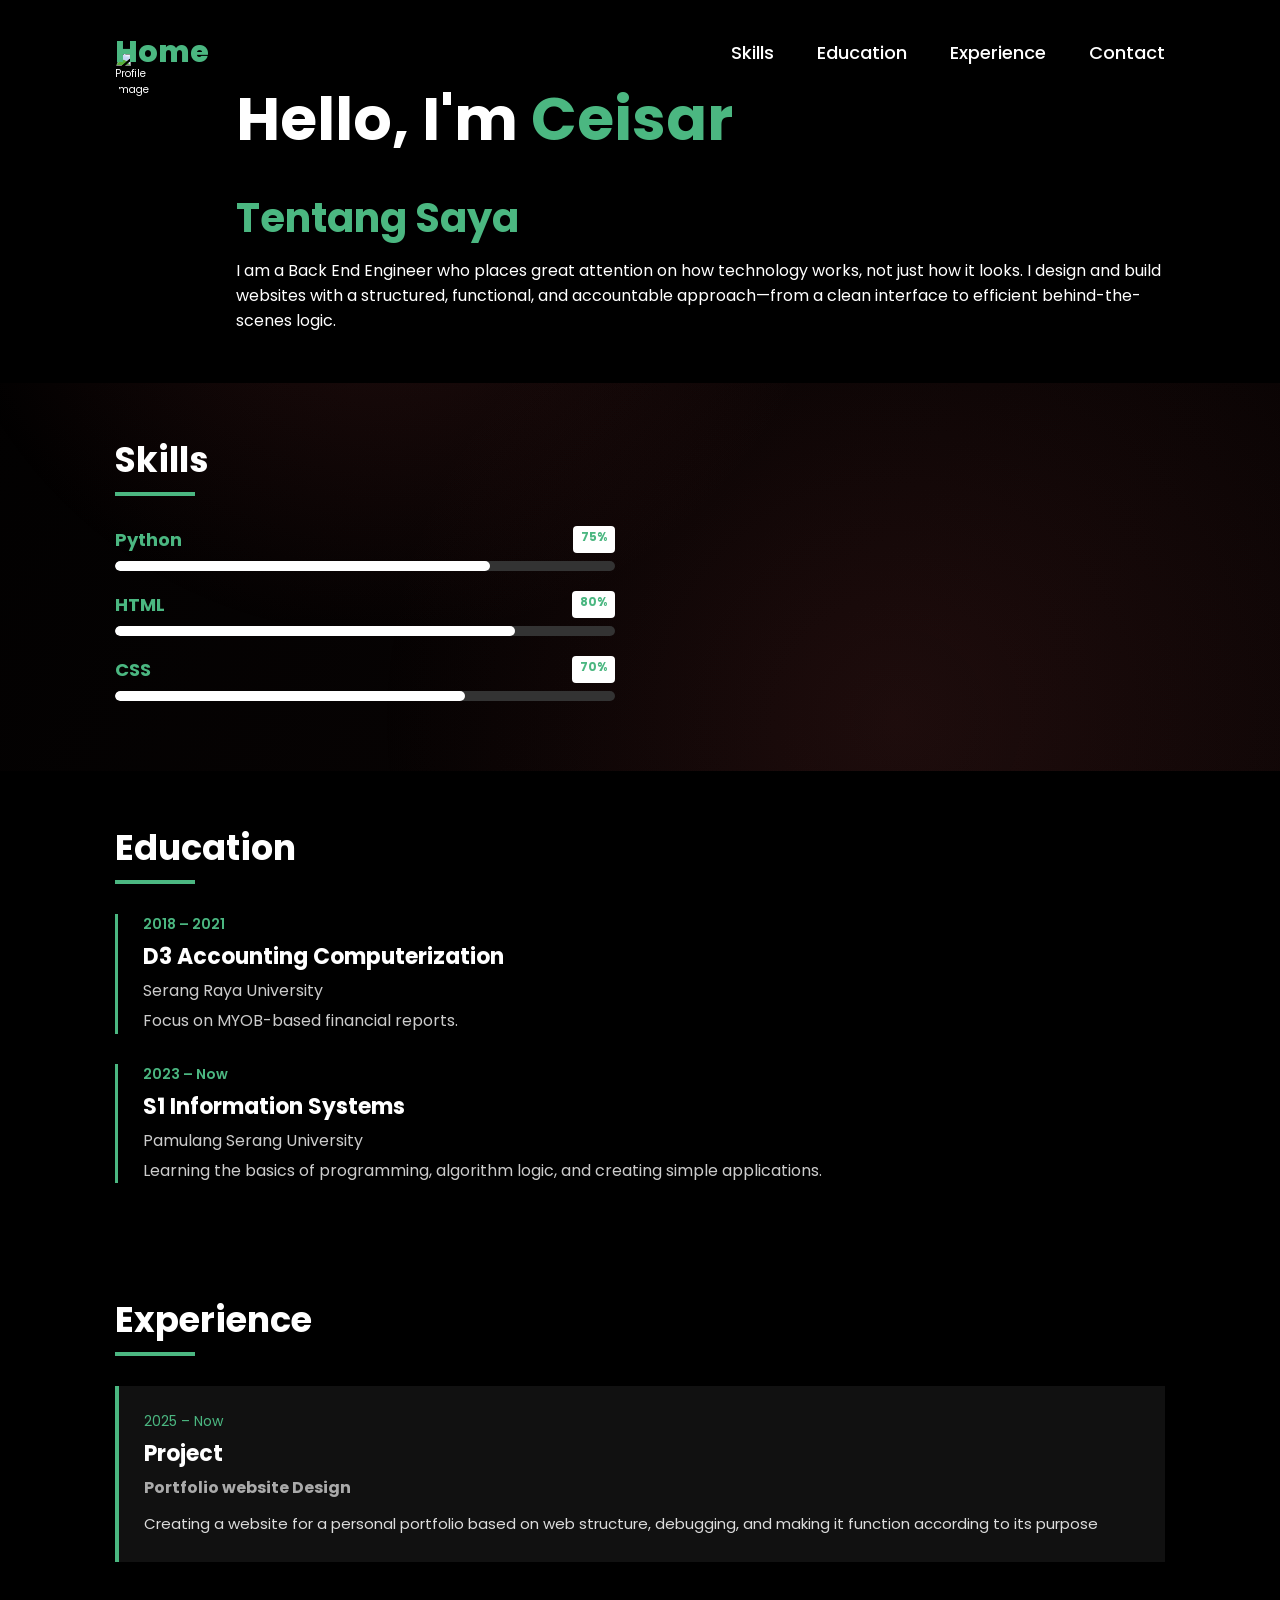
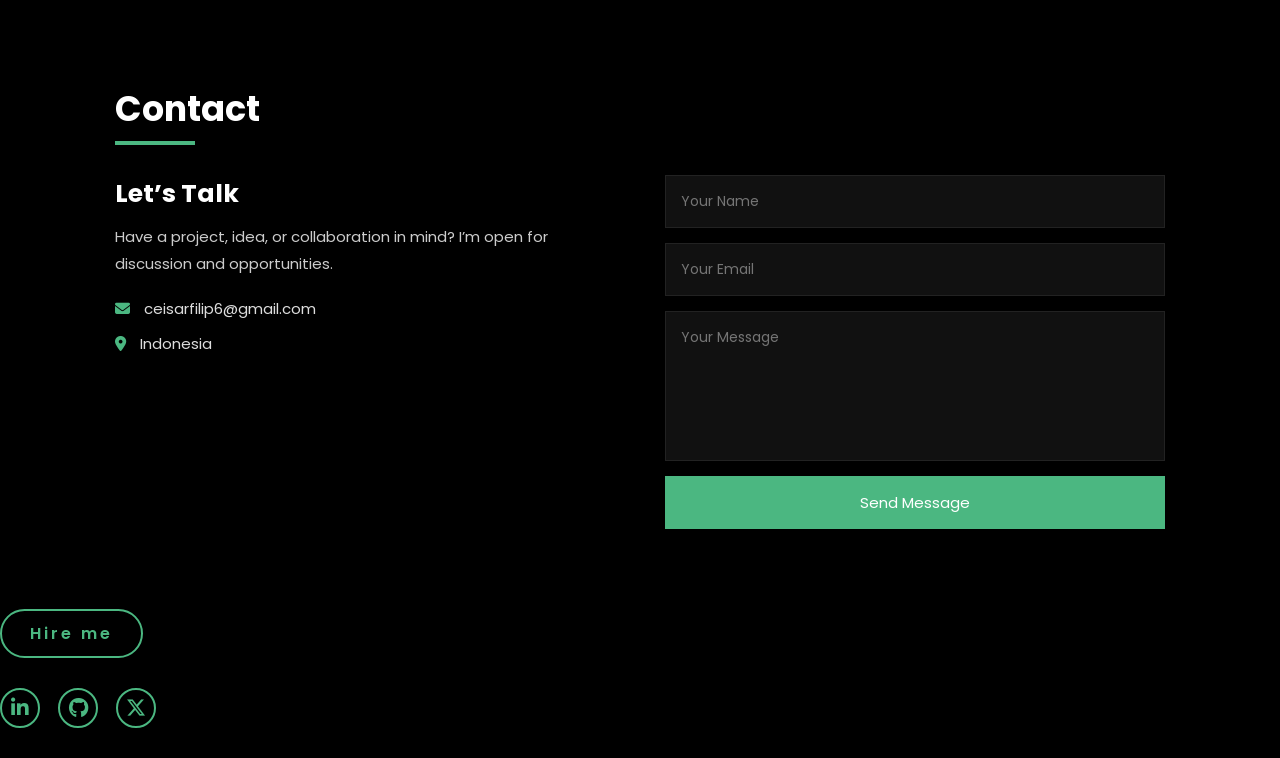
==== index.html @ 1b642951 "Update and rename Portofolio Website Ceisar.html to index.html" ====
<!DOCTYPE html>
<html lang="en">
<head>
    <meta charset="UTF-8">
    <meta name="viewport" content="width=device-width, initial-scale=1.0">

    <!-- Font Awesome -->
    <link rel="stylesheet" href="https://cdnjs.cloudflare.com/ajax/libs/font-awesome/6.5.2/css/all.min.css">

    <!-- Custom CSS -->
    <link rel="stylesheet" href="style.css">

    <title>Portfolio Website</title>
</head>
<body>

    <header>
        <a href="#" class="logo">Home</a>
        <nav>
        <a href="#skills">Skills</a>
        <a href="#education">Education</a>
        <a href="#experience">Experience</a>
        <a href="#contact">Contact</a>
        </nav>
    </header>

    <section class="home">
        <div class="home-img">
            <img src="Images/profile-img.jpg.jpeg" alt="Profile Image">
        </div>
        <div class="home-content">
            <h1>Hello, I'm <span>Ceisar</span></h1>

            <h3 class="typing-text">
                 <span></span>
            </h3>

            <p>
                I am a Back End Engineer who places great attention on how technology works,
                not just how it looks. I design and build websites with a structured,
                functional, and accountable approach—from a clean interface to efficient
                behind-the-scenes logic.
            </p>
    </section>

       <section class="skills" id="skills">
       <h2 class="section-title">Skills</h2>
       <div class="skills-container">
        <div class="skills-item"></div>
            <div class="skill-item">
            <div class="skill-info">
             <span>Python</span>
             <span class="percentage">75%</span>
            </div>
            <div class="progress-bar">
            <div class="progress" style="width: 75%;"></div>
        </div>
    </div>
        <div class="skill-item">
            <div class="skill-info">
             <span>HTML</span>
             <span class="percentage">80%</span>
            </div>
            <div class="progress-bar">
            <div class="progress" style="width: 80%;"></div>
        </div>
    </div>
        <div class="skill-item">
            <div class="skill-info">
             <span>CSS</span>
             <span class="percentage">70%</span>
            </div>
            <div class="progress-bar">
            <div class="progress" style="width: 70%;"></div>
          </div>
        </div>
    </div>
</section>

    <section class="education" id="education">
    <h2 class="section-title">Education</h2>
       <div class="education-container">
         <div class="education-item">
         <span class="edu-year">2018 – 2021</span>
         <h3>D3 Accounting Computerization</h3>
         <p>Serang Raya University</p>
         <p class="edu-desc">
         Focus on MYOB-based financial reports.
         </p>
       </div>
       <div class="education-item">
         <span class="edu-year">2023 – Now</span>
         <h3>S1 Information Systems</h3>
         <p>Pamulang Serang University</p>
         <p class="edu-desc">
         Learning the basics of programming, algorithm logic, and creating simple applications.
         </p>
       </div>
     </div>
 </section>

    <section class="experience" id="experience">
    <h2 class="section-title">Experience</h2>
        <div class="experience-container">
            <div class="experience-item">
            <span class="exp-date">2025 – Now</span>
            <h3>Project</h3>
            <h4>Portfolio website Design</h4>
            <p>
                Creating a website for a personal portfolio based on web structure, debugging, and making it function according to its purpose
            </p>
        </div>
    </div>
</section>

<section class="contact" id="contact">
    <h2 class="section-title">Contact</h2>

    <div class="contact-container">

        <div class="contact-info">
            <h3>Let’s Talk</h3>
            <p>
                Have a project, idea, or collaboration in mind?
                I’m open for discussion and opportunities.
            </p>

            <ul>
                <li><i class="fa-solid fa-envelope"></i> ceisarfilip6@gmail.com</li>
                <li><i class="fa-solid fa-location-dot"></i> Indonesia</li>
            </ul>
        </div>

        <form class="contact-form">
            <input type="text" placeholder="Your Name" required>
            <input type="email" placeholder="Your Email" required>
            <textarea placeholder="Your Message" required></textarea>
            <button type="submit">Send Message</button>
        </form>

    </div>
</section>

         <a href="https://gmail.google.com/gmail/?view=cm&to=ceisarfilip6@gmail.com&su=Hiring%20Inquiry&body=Hello%20Ceisar,%0AI%20would%20like%20to%20discuss%20a%20project." class="btn hire-btn">Hire me</a>

            <div class="social-icons">
                <a href="https://www.linkedin.com/in/USERNAME_LINKEDIN"
                   target="_blank" rel="noopener noreferrer"
                   aria-label="LinkedIn">
            <i class="fa-brands fa-linkedin-in"></i>
                </a>

                <a href="https://github.com/CeisarFilip"
                   target="_blank" rel="noopener noreferrer"
                   aria-label="GitHub">
            <i class="fa-brands fa-github"></i>
                </a>

                <a href="https://x.com/CF_Pane"
                   target="_blank" rel="noopener noreferrer"
                   aria-label="X">
            <i class="fa-brands fa-x-twitter"></i>
                </a>
                
            </div>
        </div>
    </section>
</body>
</html>
---- style.css ----
@import url('https://fonts.googleapis.com/css2?family=Poppins:wght@100;200;300;400;500;600&display=swap');

*{
    margin: 0;
    padding: 0;
    box-sizing: border-box;
    text-decoration: none;
    border: none;
    outline: none;
    font-family: 'Poppins', sans-serif;
}

html{
    font-size: 62.5%;
}

body{
    width: 100%;
    height: 100vh;
    overflow-x: hidden;
    background-color: black;
    color: white;
}

header{
    margin-top: 20px;
    position: fixed;
    top: 0;
    left: 0;
    width: 100%;
    padding: 1rem 9%;
    background-color: transparent;
    filter: drop-shadow(10px);
    display: flex;
    justify-content: space-between;
    align-items: center;
    z-index: 100;
}

.logo{
    font-size: 3rem;
    color: #4bb781;
    font-weight: 800;
    cursor: pointer;
    transition: 0.5s ease;
}

.logo:hover{
    transform: scale(1.1);
}

nav a{
    font-size: 1.8rem;
    color: white;
    margin-left: 4rem;
    font-weight: 500;
    transition: 0.3s ease;
    border-bottom: 3px solid transparent;
}

nav a:hover,
nav a.active{
    color: #4bb781;
    border-bottom: 3px solid #b74b4b;
}

@media(max-width:995px){
    nav{
        position: absolute;
        display: none;
        top: 0;
        right: 0;
        width: 40%;
        border-left: 3px solid #4bb781;
        border-bottom: 3px solid #4bb781;
        border-bottom-left-radius: 2rem;
        padding: 1rem solid;
        background-color: #161616;
        border-top: 0.1rem solid rgba(0,0,0,0.1);
    }

    nav.active{
        display: block;
    }

    nav a{
        display: block;
        font-size: 2rem;
        margin: 3rem 0;
    }

    nav a:hover,
    nav a.active{
        padding: 1rem;
        border-radius: 0.5rem;
        border-bottom: 0.5rem solid #4bb781;
    }
}

section{
    padding: 5rem 9% 5rem;
}

.home{
    display: flex;
    justify-content: flex-start;
    align-items: flex-start;
    gap: 8rem;
    background-color: black;
}

.home .home-content h1{
    font-size: 6rem;
    font-weight: 700;
    line-height: 2.3;
}

span{
    color: #4bb781;
}

.home-content h3{
    font-size: 4rem;
    margin-bottom: 1rem;
    font-weight: 700;
}

.home-content p{
    font-size: 1.6rem;
}

.home-img{
    border-radius: 50%;
}

.home-img img{
    position: relative;
    width: 32vw;
    border-radius: 50%;
    box-shadow: 0 0 25px solid #4bb781;
    cursor: pointer;
    transition: 0.2s linear;
}

.home-img img:hover{
    font-size: 1.8rem;
    font-weight: 500;
}

.social-icons a{
    display: inline-flex;
    justify-content: center;
    align-items: center;
    width: 4rem;
    height: 4rem;
    background-color: transparent;
    border: 0.2rem solid #4bb781;
    font-size: 2rem;
    border-radius: 50%;
    margin: 3rem 1.5rem 3rem 0;
    transition: 0.3s ease;
    color: #4bb781;
}

.social-icons a:hover{
    color: black;
    transform: scale(1.3) translateY(-5px);
    background-color: #4bb781;
    box-shadow: 0  0 25px #4bb781;
}

.btn{
    display: inline-block;
    padding: 1rem 2.8rem;
    background-color: black;
    border-radius: 4rem;
    font-size: 1.6rem;
    color: #4bb781;
    letter-spacing: 0.3rem;
    font-weight: 600;
    border: 2px solid #4bb781;
    transition: 0.3s ease;
    cursor: pointer;
}

.btn:hover{
    transform: scale3d(1.03);
    background-color: #4bb781;
    color: black;
    box-shadow: 0 0 25px #4bb781;
}

.typing-text{
    font-size: 34px;
    font-weight: 600;
    min-width: 280px;
}

.typing-text span{
    position: relative;
}

.typing-text span::before{
    content: "Tentang Saya";
    color: #4bb781;
    animation: words 20s infinite;
}

.typing-text span::after{
    content: "";
    background-color: black;
    position: absolute;
    width: calc(100% + 8px);
    height: 100%;
    border-left: 3px solid black;
    right: -8;
    animation: cursor 0.6s infinite;
}

@keyframes cursor{
    to{
        border-left: 3px solid #4bb781;
    }
}

@keyframes words{
    0%, 20%{
        content: "About Me";
    }
    21%, 40%{
        content: "Sobre mí";
    }
    41%, 60%{
        content: "關於我";
    }
    61%, 80%{
        content: "私について";
    }
    81%, 100%{
        content: "Informazioni su di me";
    }
}

@media (max-width: 1000px){
    .home{
        gap: 4rem;
    }
}

@media(max-width:995px){
    .home{
        flex-direction: column;
        margin: 5rem 4rem;
    }

    .home .home-content h3{
        font-size: 2.5rem;
    }

    .home-content h1{
        font-size: 5rem;
    }

    .home-img img{
        width: 70vw;
        margin-top: 4rem;
    }
}
.skills-container {
  width: 100%;
  max-width: 500px; /* Sesuaikan lebar dengan layout Anda */
  font-family: Arial, sans-serif;
  color: white; /* Mengikuti tema gelap website Anda */
}

.skill-item {
  margin-bottom: 20px;
}

.skill-info {
  display: flex;
  justify-content: space-between;
  margin-bottom: 8px;
  font-weight: bold;
  font-size: 1.8rem;
}

.progress-bar {
  width: 100%;
  background-color: #333; /* Warna dasar bar yang kosong */
  border-radius: 10px;
  height: 10px;
  overflow: hidden;
}

.progress {
  height: 100%;
  background-color: #ffffff; /* Warna biru seperti di gambar */
  border-radius: 10px;
  transition: width 1s ease-in-out;
}

/* Tooltip persentase (Opsional jika ingin persis gambar) */
.percentage {
  background: #ffffff;
  padding: 2px 8px;
  border-radius: 4px;
  font-size: 12px;
}
.container {
    display: flex;
    align-items: flex-start; /* Menjaga elemen tetap di atas */
    justify-content: center;
    gap: 50px; /* Jarak antara foto dan teks */
    padding: 50px;
    background-color: black;
}

.profile-img img {
    width: 350px; /* Sesuaikan ukuran */
    border-radius: 50% 50% 0 0; /* Membuat bentuk lengkung atas seperti di foto */
    object-fit: cover;
}

.about-content {
    max-width: 600px;
    color: white;
}

/* Responsif untuk HP */
@media (max-width: 768px) {
    .container {
        flex-direction: column; /* Foto pindah ke atas teks saat di HP */
        align-items: center;
    }
}
.education{
    background-color: black;
}

.section-title{
    font-size: 4rem;
    font-weight: 700;
    margin-bottom: 4rem;
    color: white;
}

.education-container{
    display: flex;
    flex-direction: column;
    gap: 3rem;
    max-width: 800px;
}

.education-item{
    position: relative;
    padding-left: 2.5rem;
    border-left: 3px solid #4bb781;
}

.edu-year{
    font-size: 1.4rem;
    color: #4bb781;
    font-weight: 600;
}

.education-item h3{
    font-size: 2.2rem;
    margin: 0.5rem 0;
}

.education-item p{
    font-size: 1.6rem;
    color: #ccc;
}

.edu-desc{
    margin-top: 0.5rem;
    line-height: 1.6;
}
.experience{
    padding: 6rem 9%;
    background-color: black;
}

.section-title{
    font-size: 3.5rem;
    color: white;
    margin-bottom: 4rem;
    position: relative;
}

.section-title::after{
    content: '';
    width: 80px;
    height: 4px;
    background: #4bb781;
    position: absolute;
    left: 0;
    bottom: -10px;
}

.experience-container{
    display: flex;
    flex-direction: column;
    gap: 3rem;
}

.experience-item{
    background: #111;
    padding: 2.5rem;
    border-left: 4px solid #4bb781;
    transition: 0.3s ease;
}

.experience-item:hover{
    transform: translateX(10px);
    background: #151515;
}

.exp-date{
    font-size: 1.4rem;
    color: #4bb781;
}

.experience-item h3{
    font-size: 2.2rem;
    margin: 0.5rem 0;
}

.experience-item h4{
    font-size: 1.6rem;
    color: #aaa;
    margin-bottom: 1rem;
}

.experience-item p{
    font-size: 1.5rem;
    line-height: 1.8;
    color: #ddd;
}
.contact{
    padding: 6rem 9%;
    background-color: black;
}

.contact-container{
    display: flex;
    gap: 5rem;
    flex-wrap: wrap;
}

.contact-info{
    flex: 1;
}

.contact-info h3{
    font-size: 2.5rem;
    margin-bottom: 1rem;
}

.contact-info p{
    font-size: 1.5rem;
    line-height: 1.8;
    color: #ccc;
    margin-bottom: 2rem;
}

.contact-info ul{
    list-style: none;
}

.contact-info ul li{
    font-size: 1.5rem;
    margin-bottom: 1.2rem;
    color: #ddd;
}

.contact-info ul li i{
    color: #4bb781;
    margin-right: 1rem;
}

.contact-form{
    flex: 1;
    display: flex;
    flex-direction: column;
    gap: 1.5rem;
}

.contact-form input,
.contact-form textarea{
    width: 100%;
    padding: 1.5rem;
    background: #111;
    border: 1px solid #222;
    color: white;
    font-size: 1.4rem;
}

.contact-form textarea{
    resize: none;
    height: 150px;
}

.contact-form button{
    padding: 1.5rem;
    background: #4bb781;
    color: white;
    font-size: 1.5rem;
    cursor: pointer;
    transition: 0.3s ease;
}

.contact-form button:hover{
    background: #4bb781;
}
/* Area konten yang boleh scroll */
.content{
    position: absolute;
    top: 90px; /* sesuaikan dengan tinggi header + margin-top */
    left: 0;
    width: 100%;
    height: calc(100vh - 90px);
    overflow-y: auto;
    scroll-behavior: smooth;
}

/* Scrollbar halus (opsional tapi elegan) */
.content::-webkit-scrollbar{
    width: 6px;
}

.content::-webkit-scrollbar-thumb{
    background: #4bb781;
    border-radius: 10px;
}
.social-icons{
    position: relative;
    z-index: 9999;
}

.social-icons a{
    pointer-events: auto;
}
.hire-btn{
    margin-top: 2rem;
}

.hire-btn:hover{
    box-shadow: 0 0 30px rgba(183, 75, 75, 0.8);
}

.hire-btn:focus{
    outline: 2px dashed #4bb781;
    outline-offset: 6px;
}
body::before {
    content: "";
    position: fixed;
    inset: 0;
    z-index: -10;
    background: linear-gradient(
        120deg,
        #000000,
        #120808,
        #1a0f0f,
        #000000
    );
    background-size: 400% 400%;
    animation: bgFlow 20s ease infinite;
}

body::after {
    content: "";
    position: fixed;
    inset: 0;
    z-index: -9;
    background:
        radial-gradient(circle at 30% 20%, rgba(183,75,75,0.18), transparent 40%),
        radial-gradient(circle at 70% 80%, rgba(183,75,75,0.12), transparent 45%);
    animation: glowDrift 16s ease-in-out infinite alternate;
    pointer-events: none;
}
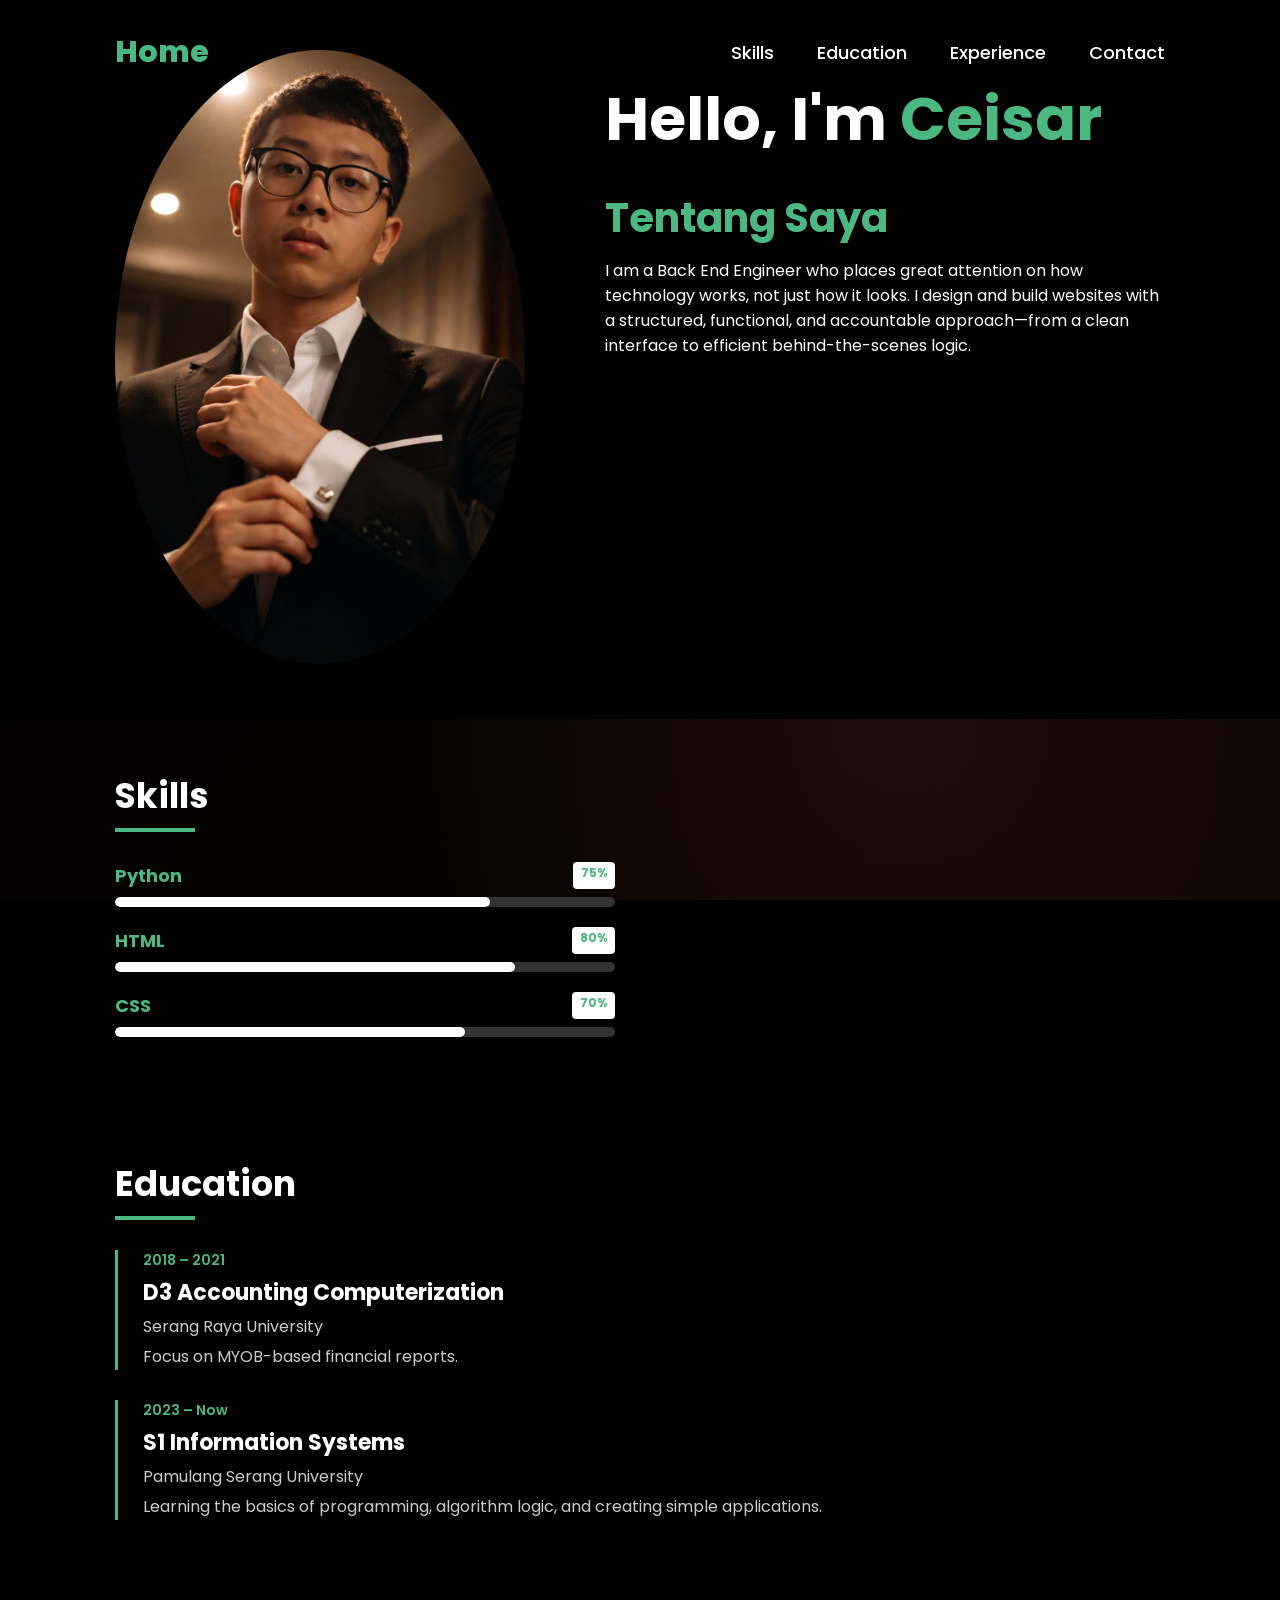
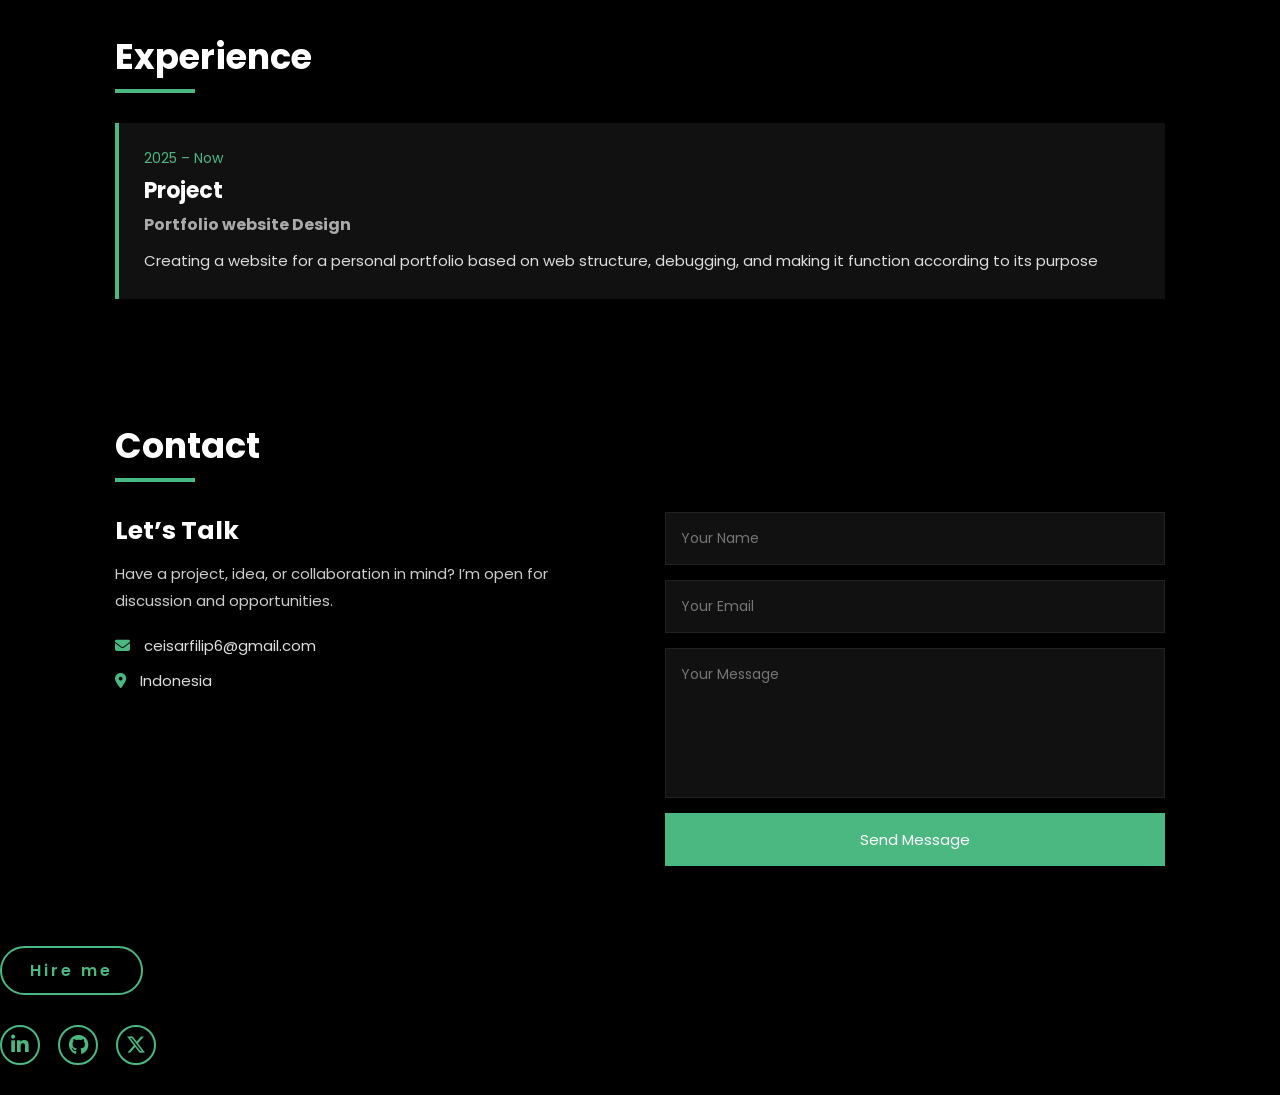
==== commit 2085cb18: "Update index.html" ====
--- a/index.html
+++ b/index.html
@@ -26,7 +26,7 @@
 
     <section class="home">
         <div class="home-img">
-            <img src="Images/profile-img.jpg.jpeg" alt="Profile Image">
+            <img src="profile-img.jpg.jpeg" alt="Profile Image">
         </div>
         <div class="home-content">
             <h1>Hello, I'm <span>Ceisar</span></h1>
@@ -167,3 +167,4 @@
     </section>
 </body>
 </html>
+
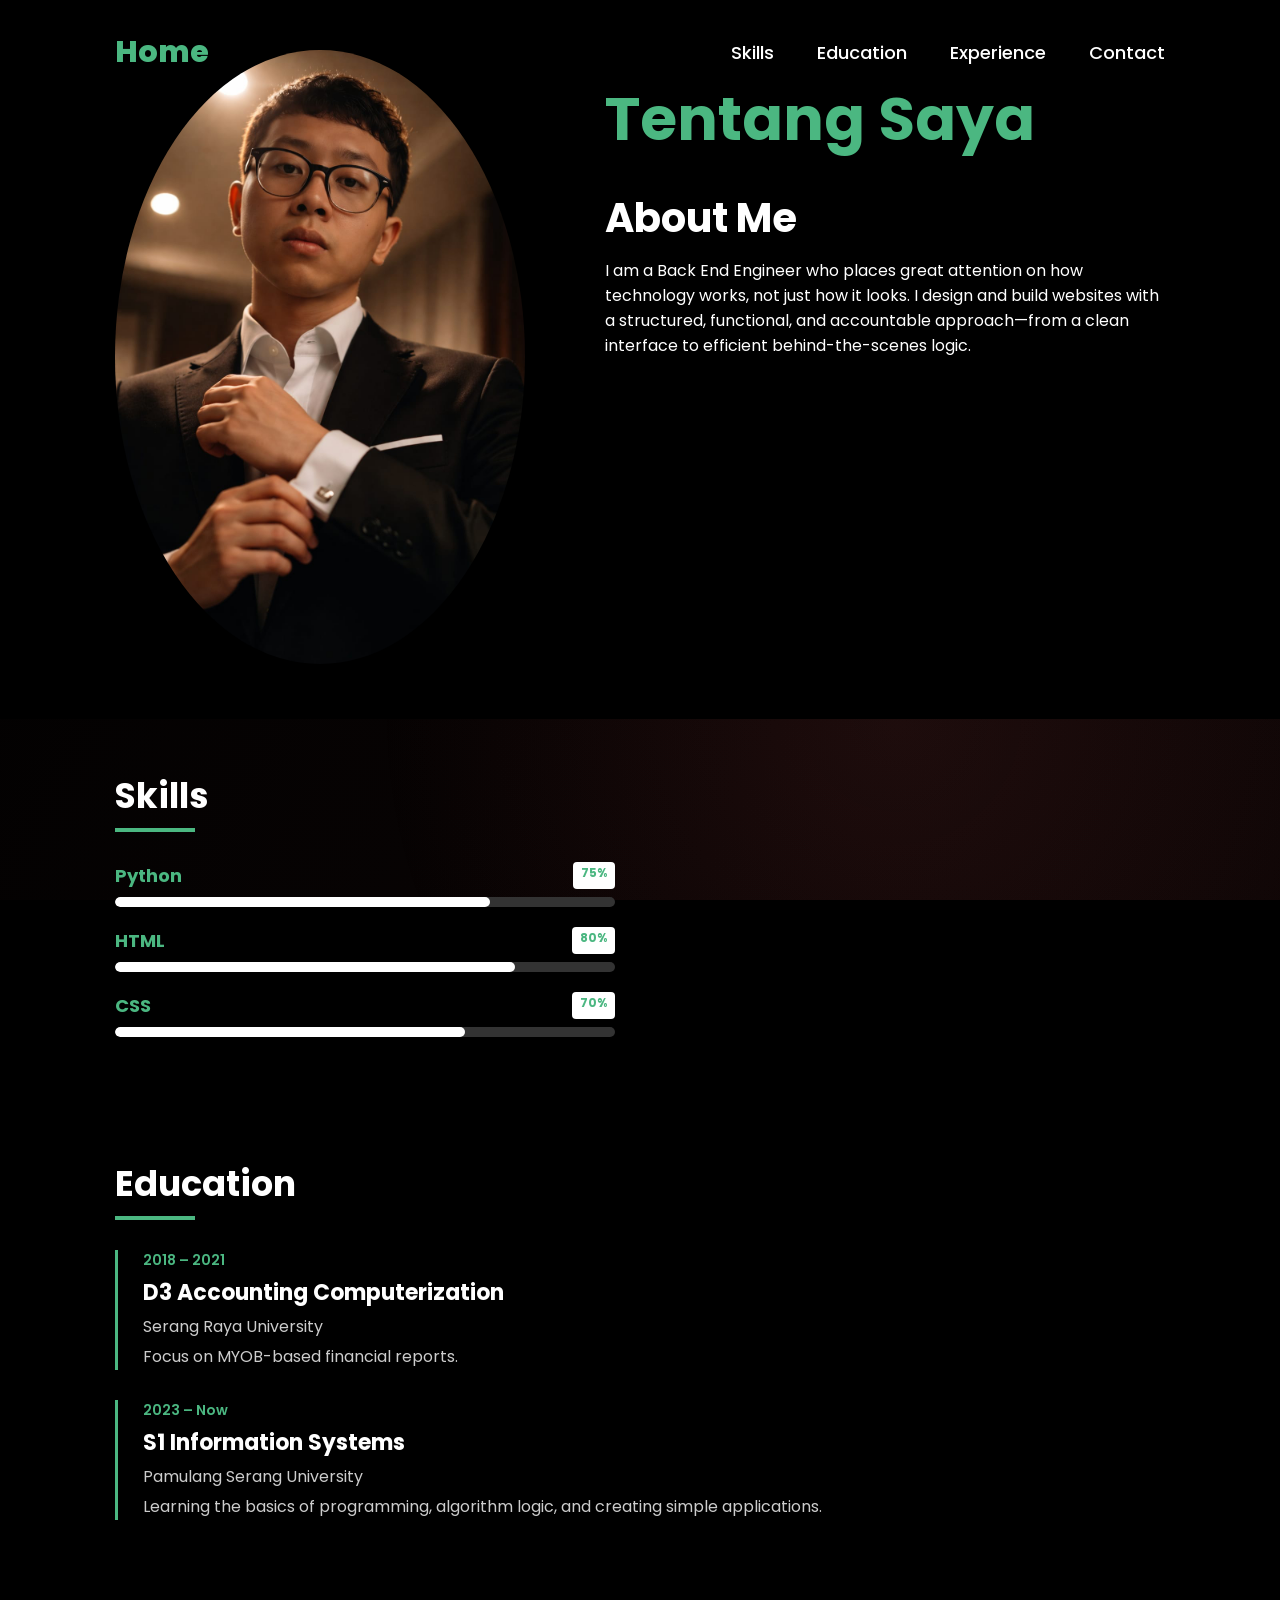
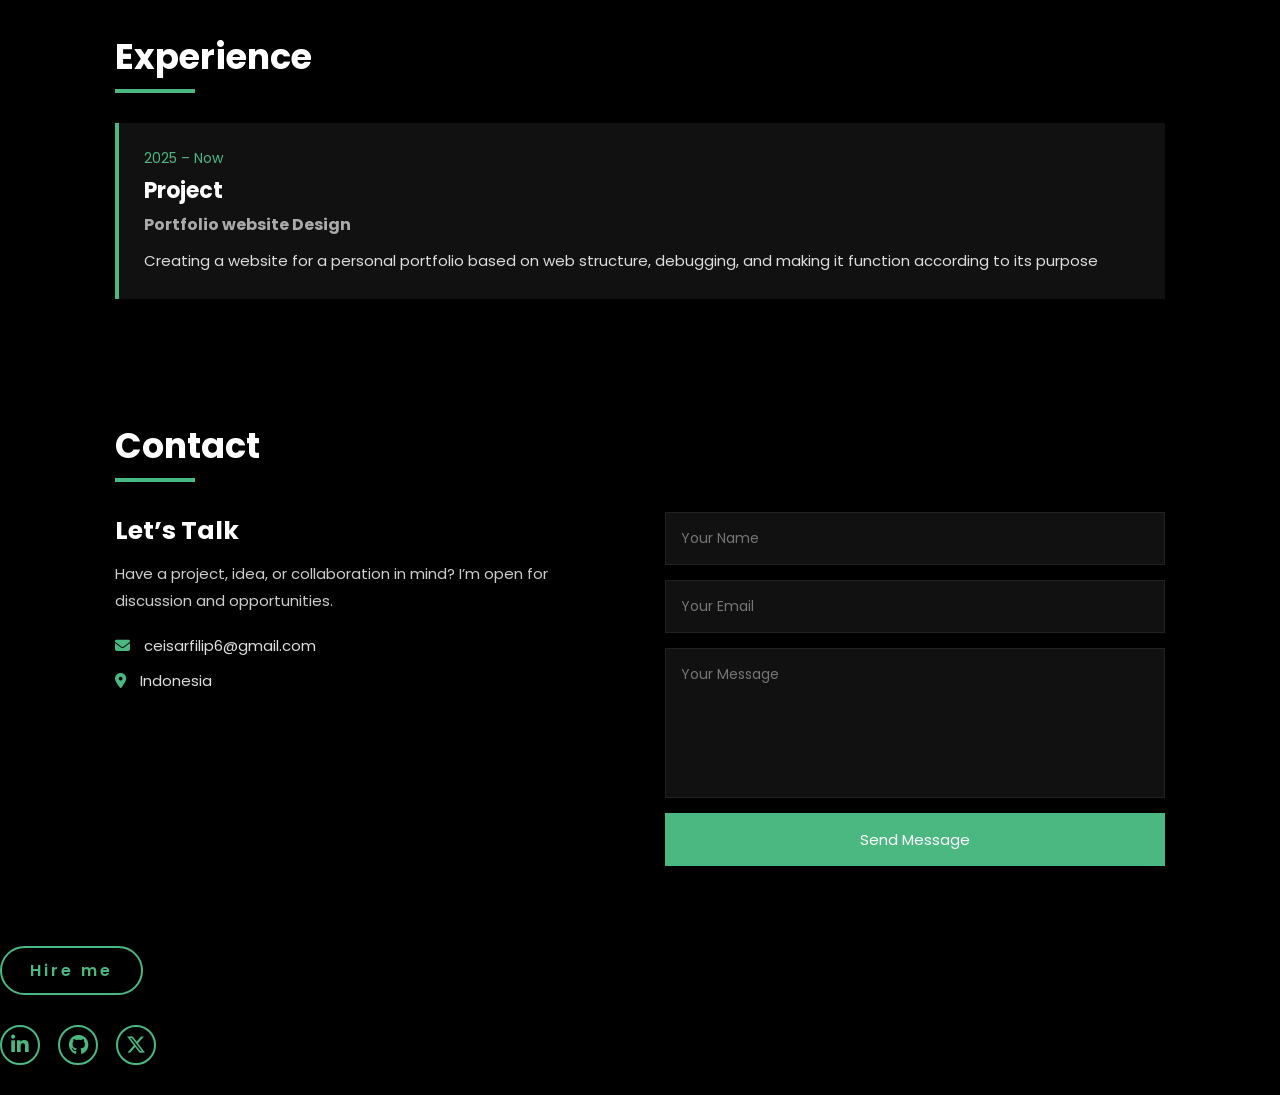
==== commit cbb94f0e: "Update index.html" ====
--- a/index.html
+++ b/index.html
@@ -29,10 +29,10 @@
             <img src="profile-img.jpg.jpeg" alt="Profile Image">
         </div>
         <div class="home-content">
-            <h1>Hello, I'm <span>Ceisar</span></h1>
+            <h1 class="typing-text"><span></span></h1>
 
-            <h3 class="typing-text">
-                 <span></span>
+            <h3 class="text">
+                 About Me <span></span>
             </h3>
 
             <p>
@@ -168,3 +168,6 @@
 </body>
 </html>
 
+
+
+
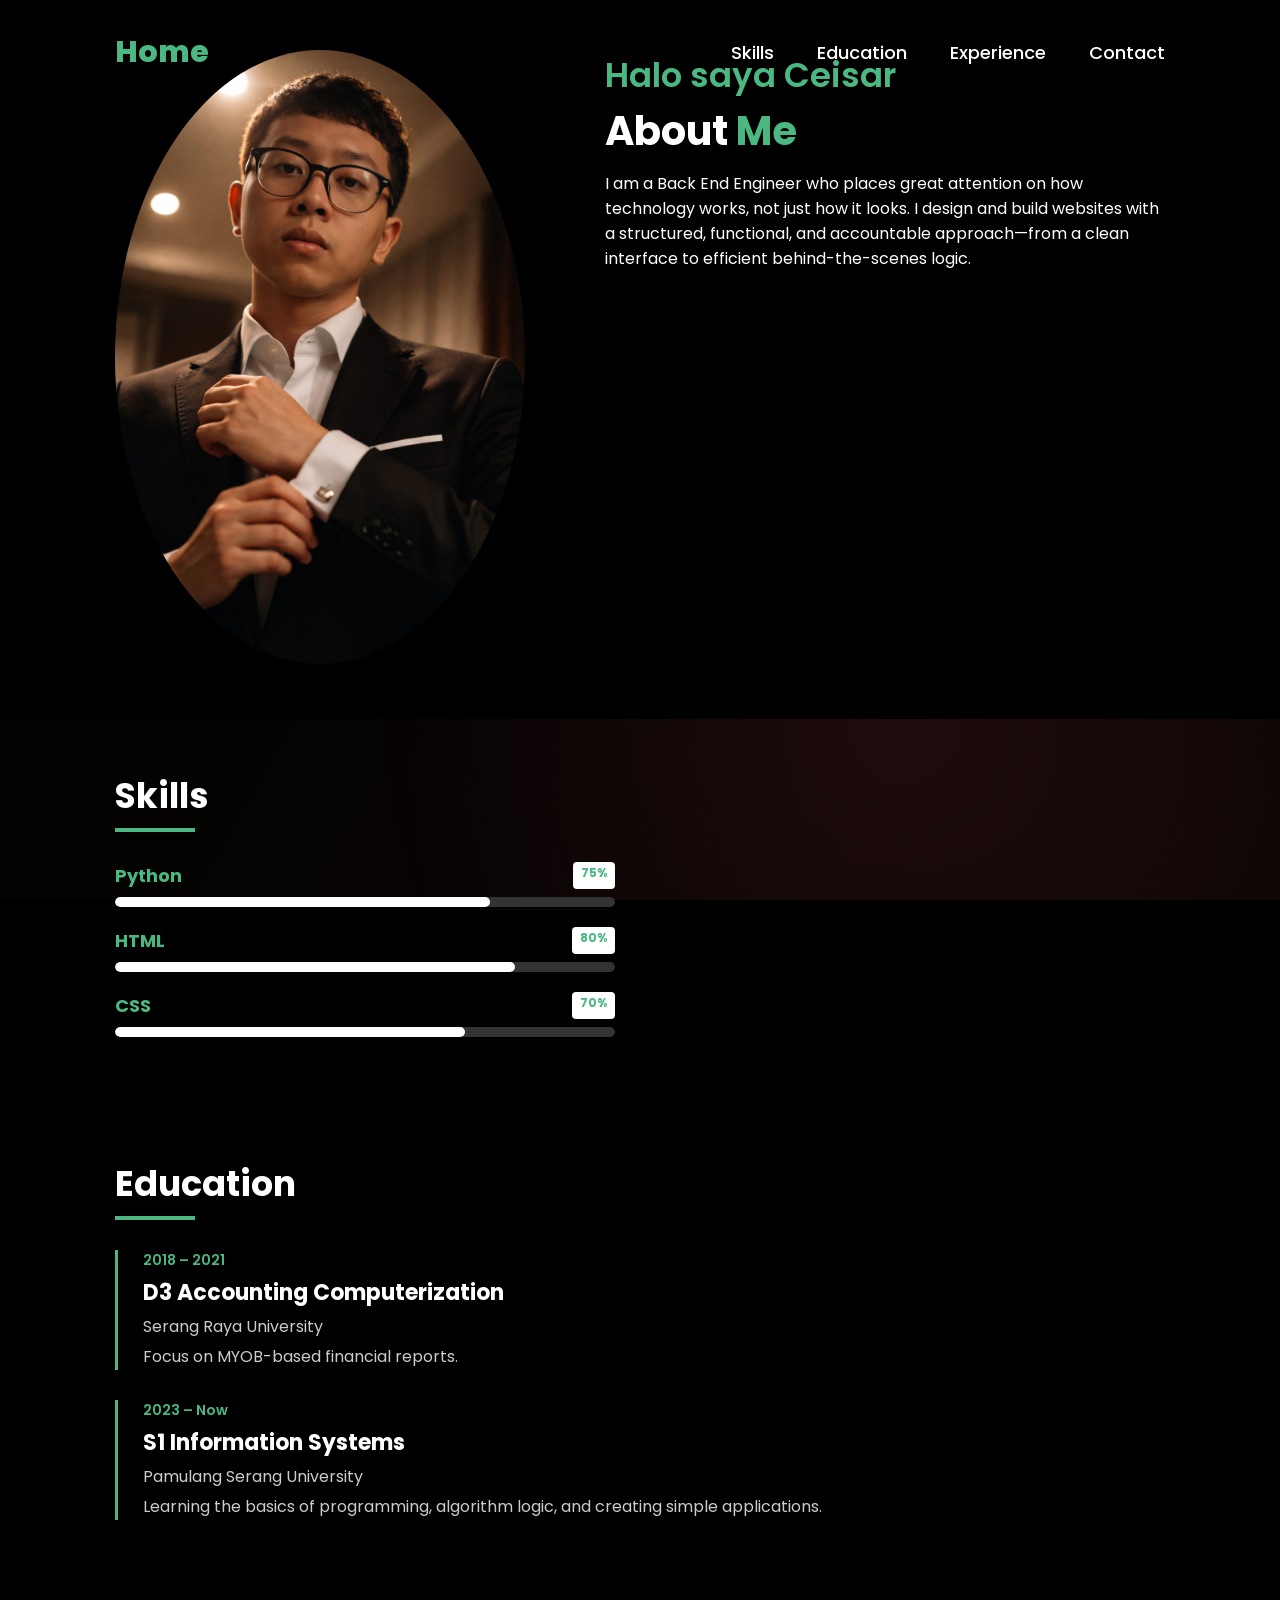
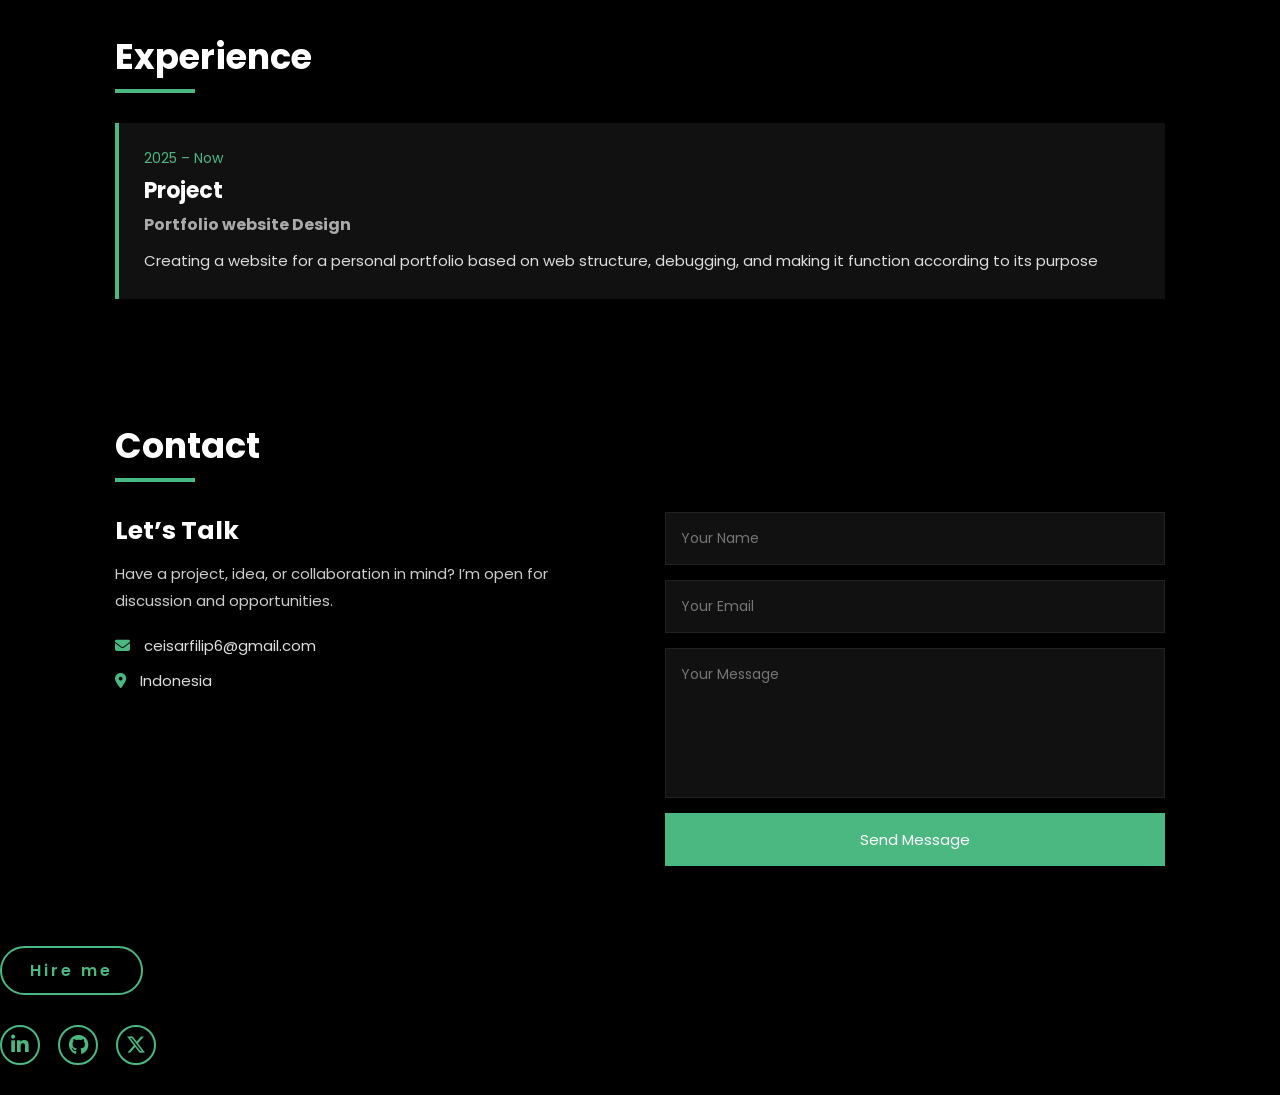
==== commit 7fff3f9e: "Update index.html" ====
--- a/index.html
+++ b/index.html
@@ -29,10 +29,11 @@
             <img src="profile-img.jpg.jpeg" alt="Profile Image">
         </div>
         <div class="home-content">
-            <h1 class="typing-text"><span></span></h1>
+            <h2 class="typing-text">
+                <span></span>
+            </h2>
 
-            <h3 class="text">
-                 About Me <span></span>
+            <h3>About <span>Me</span>
             </h3>
 
             <p>
@@ -171,3 +172,4 @@
 
 
 
+
--- a/style.css
+++ b/style.css
@@ -201,7 +201,7 @@
 }
 
 .typing-text span::before{
-    content: "Tentang Saya";
+    content: "Halo saya Ceisar";
     color: #4bb781;
     animation: words 20s infinite;
 }
@@ -225,19 +225,19 @@
 
 @keyframes words{
     0%, 20%{
-        content: "About Me";
+        content: "Hello, I’m Ceisar.";
     }
     21%, 40%{
-        content: "Sobre mí";
+        content: "Hola, soy Ceisar.";
     }
     41%, 60%{
-        content: "關於我";
+        content: "你好，我叫 Ceisar。";
     }
     61%, 80%{
-        content: "私について";
+        content: "はじめまして、Ceisar と申します。";
     }
     81%, 100%{
-        content: "Informazioni su di me";
+        content: "Ciao, sono Ceisar.";
     }
 }
 
@@ -581,4 +581,5 @@
         radial-gradient(circle at 70% 80%, rgba(183,75,75,0.12), transparent 45%);
     animation: glowDrift 16s ease-in-out infinite alternate;
     pointer-events: none;
-}+
+}
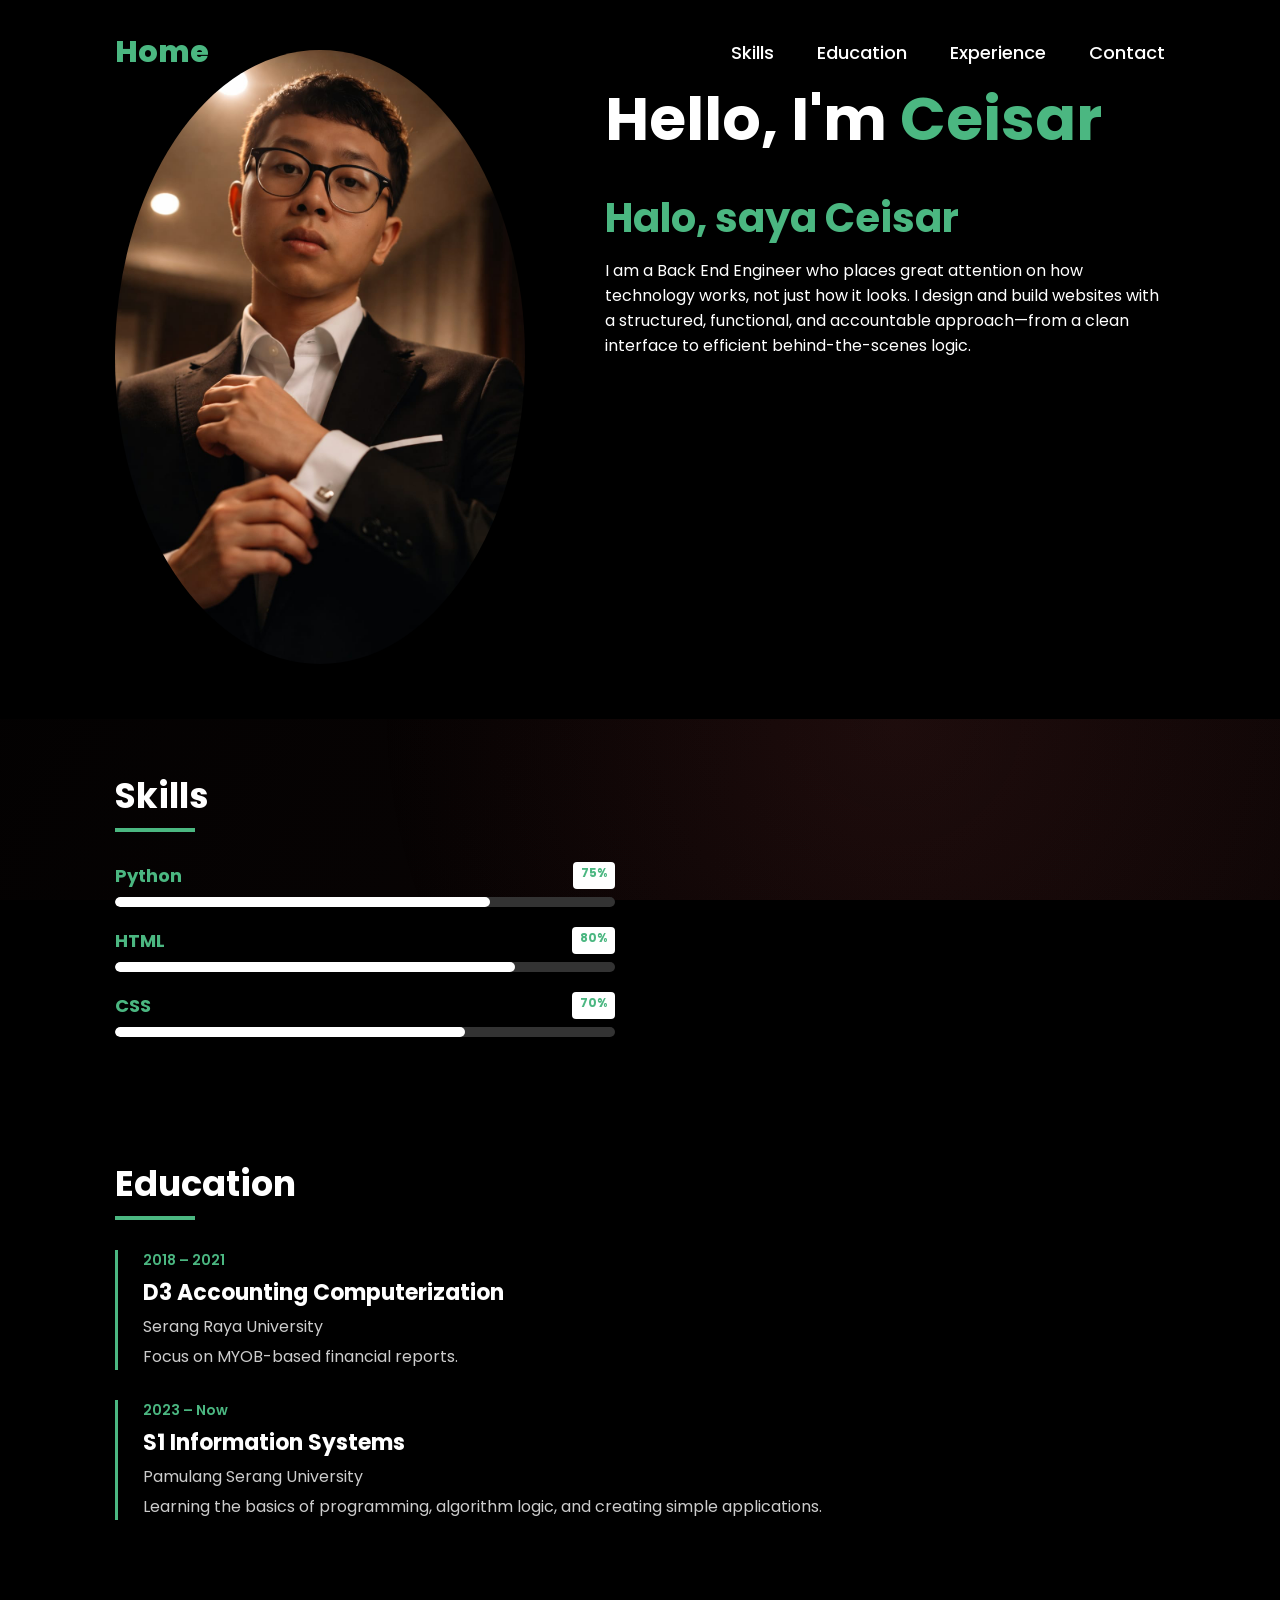
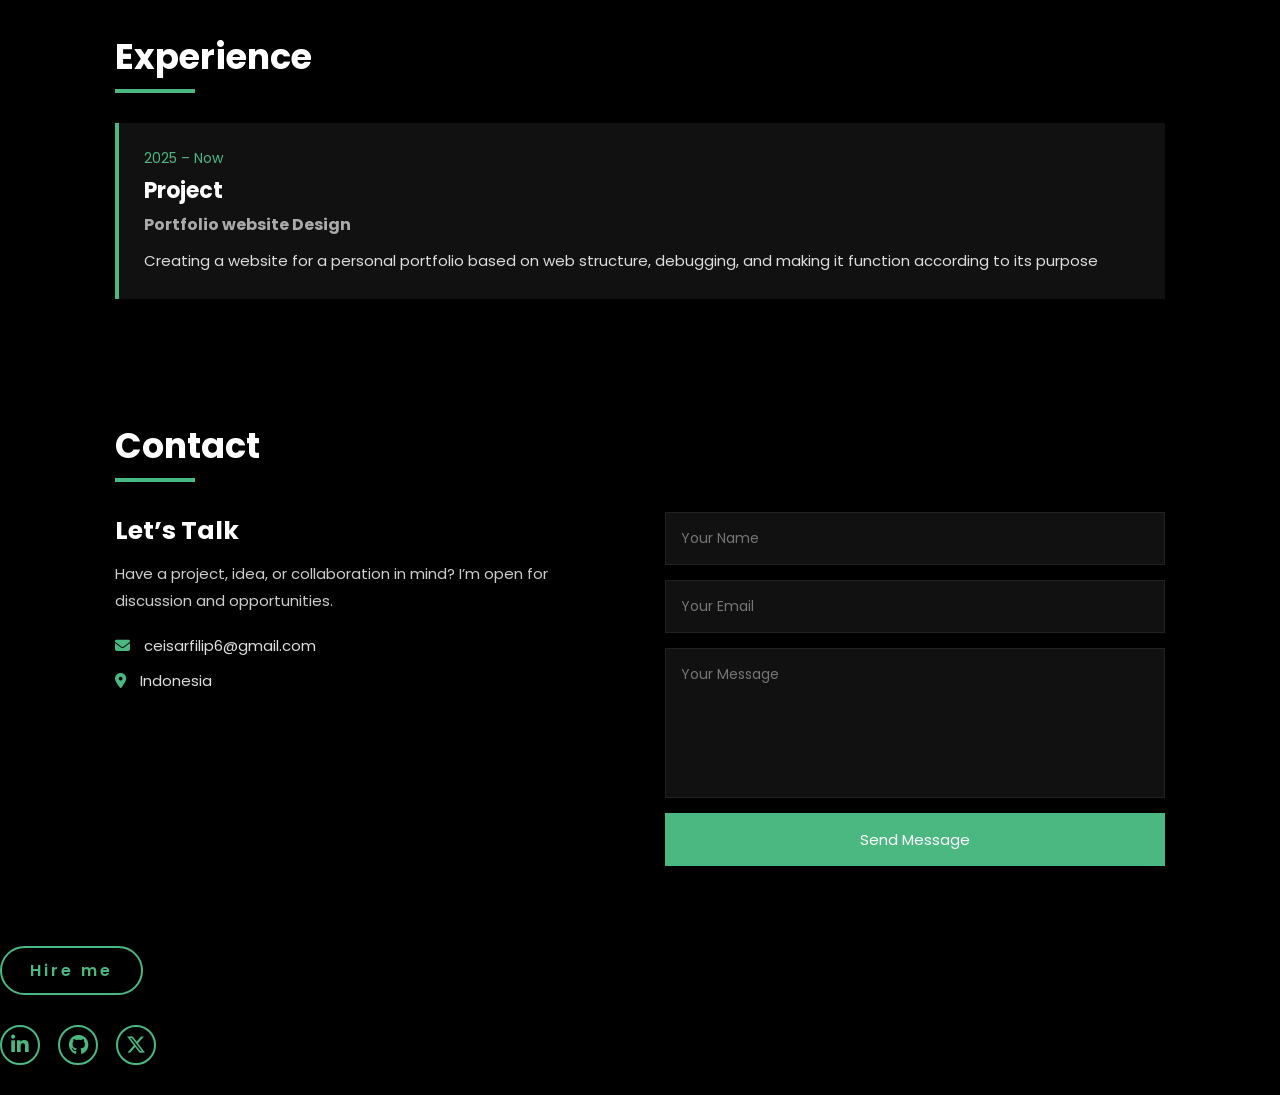
==== commit b0477483: "Update index.html" ====
--- a/index.html
+++ b/index.html
@@ -29,11 +29,13 @@
             <img src="profile-img.jpg.jpeg" alt="Profile Image">
         </div>
         <div class="home-content">
-            <h2 class="typing-text">
-                <span></span>
+            <h2> Hello, I'm <span>Ceisar</span>
             </h2>
 
-            <h3>About <span>Me</span>
+            <h3 class="typing-text">
+
+             <span></span>
+
             </h3>
 
             <p>
@@ -173,3 +175,4 @@
 
 
 
+
--- a/style.css
+++ b/style.css
@@ -109,7 +109,7 @@
     background-color: black;
 }
 
-.home .home-content h1{
+.home .home-content h2{
     font-size: 6rem;
     font-weight: 700;
     line-height: 2.3;
@@ -201,7 +201,7 @@
 }
 
 .typing-text span::before{
-    content: "Halo saya Ceisar";
+    content: "Halo, saya Ceisar";
     color: #4bb781;
     animation: words 20s infinite;
 }
@@ -224,19 +224,19 @@
 }
 
 @keyframes words{
-    0%, 20%{
+    41%, 60%{
         content: "Hello, I’m Ceisar.";
     }
-    21%, 40%{
+    41%, 60%{
         content: "Hola, soy Ceisar.";
     }
     41%, 60%{
         content: "你好，我叫 Ceisar。";
     }
-    61%, 80%{
+    41%, 60%{
         content: "はじめまして、Ceisar と申します。";
     }
-    81%, 100%{
+    41%, 60%{
         content: "Ciao, sono Ceisar.";
     }
 }
@@ -257,7 +257,7 @@
         font-size: 2.5rem;
     }
 
-    .home-content h1{
+    .home-content h2{
         font-size: 5rem;
     }
 
@@ -583,3 +583,4 @@
     pointer-events: none;
 
 }
+
